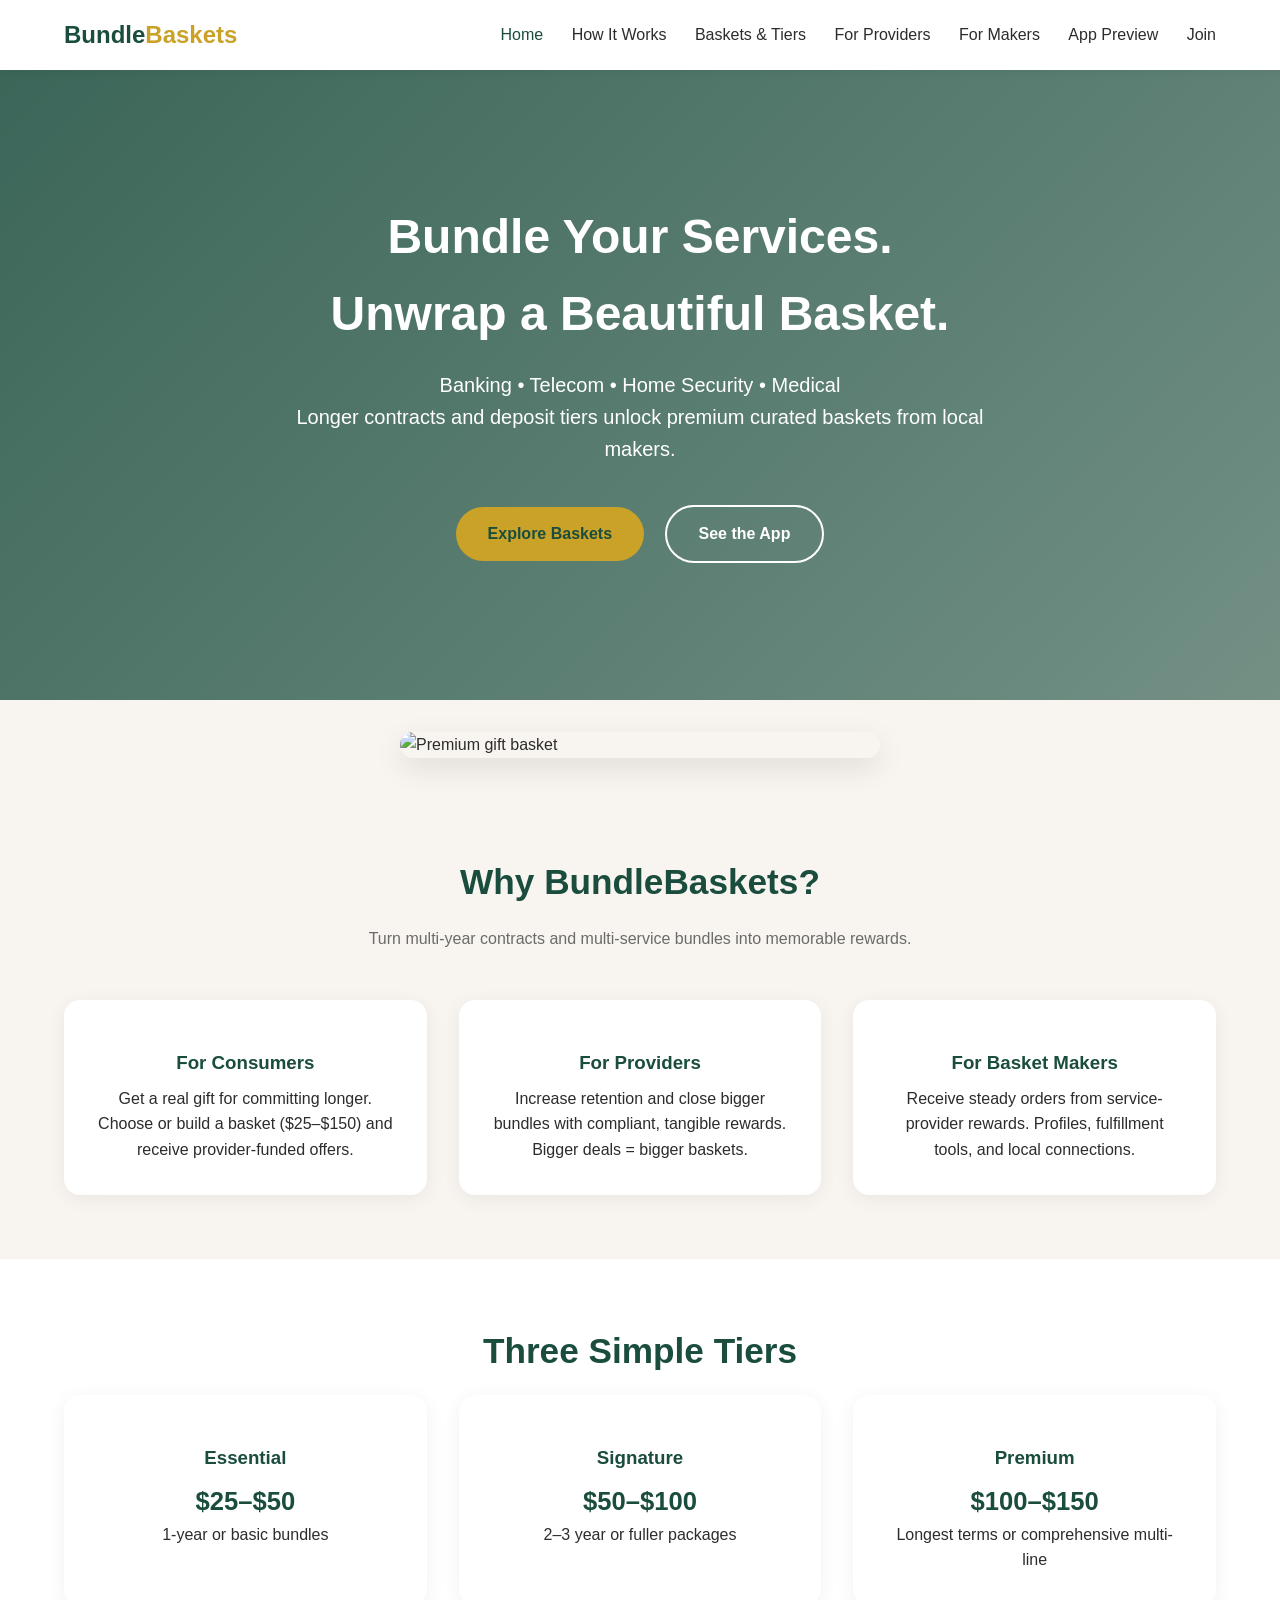
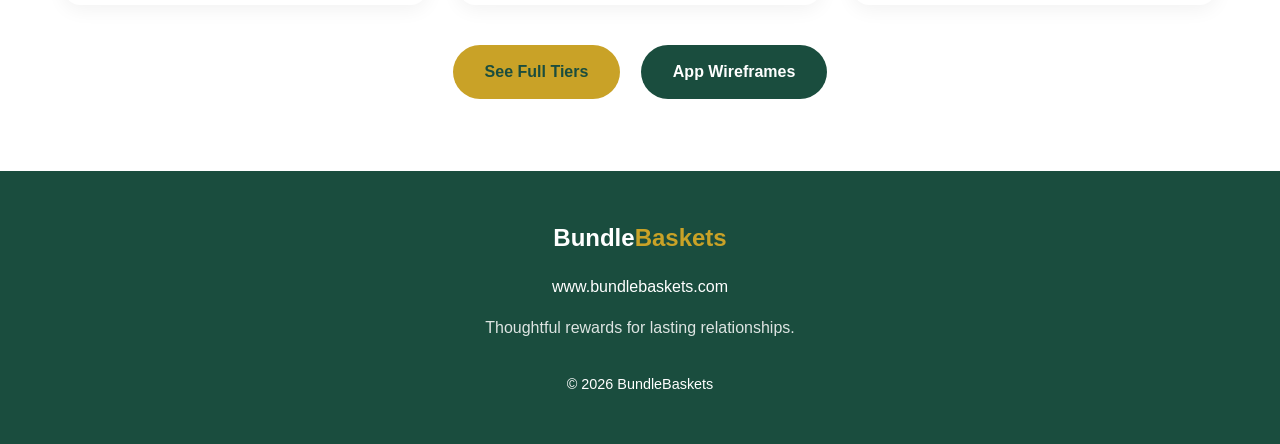
==== index.html @ c7d49d1e "Initial commit: multi-page BundleBaskets site (banking/telecom/medical focus, insurance removed) + a" ====
<!DOCTYPE html>
<html lang="en">
<head>
<meta charset="UTF-8">
<meta name="viewport" content="width=device-width, initial-scale=1.0">
<title>BundleBaskets.com — Bundle Services, Receive Beautiful Baskets</title>
<link rel="stylesheet" href="styles.css">
</head>
<body>
<header>
  <a href="index.html" class="logo">Bundle<span>Baskets</span></a>
  <nav>
    <a href="index.html" class="active">Home</a>
    <a href="how-it-works.html">How It Works</a>
    <a href="baskets.html">Baskets & Tiers</a>
    <a href="for-providers.html">For Providers</a>
    <a href="for-makers.html">For Makers</a>
    <a href="app.html">App Preview</a>
    <a href="contact.html">Join</a>
  </nav>
</header>

<section class="hero">
  <h1>Bundle Your Services.<br>Unwrap a Beautiful Basket.</h1>
  <p>Banking • Telecom • Home Security • Medical<br>Longer contracts and deposit tiers unlock premium curated baskets from local makers.</p>
  <div>
    <a href="baskets.html" class="btn btn-primary">Explore Baskets</a>
    <a href="app.html" class="btn btn-secondary">See the App</a>
  </div>
</section>

<img src="imagine_images/uAgNR.jpg" alt="Premium gift basket" class="basket-img">

<section>
  <h2>Why BundleBaskets?</h2>
  <p class="subtitle">Turn multi-year contracts and multi-service bundles into memorable rewards.</p>
  <div class="grid">
    <div class="card">
      <h3>For Consumers</h3>
      <p>Get a real gift for committing longer. Choose or build a basket ($25–$150) and receive provider-funded offers.</p>
    </div>
    <div class="card">
      <h3>For Providers</h3>
      <p>Increase retention and close bigger bundles with compliant, tangible rewards. Bigger deals = bigger baskets.</p>
    </div>
    <div class="card">
      <h3>For Basket Makers</h3>
      <p>Receive steady orders from service-provider rewards. Profiles, fulfillment tools, and local connections.</p>
    </div>
  </div>
</section>

<section style="background:white;">
  <h2>Three Simple Tiers</h2>
  <div class="grid">
    <div class="card"><h3>Essential</h3><p style="font-size:1.6rem;color:var(--green);font-weight:700;">$25–$50</p><p>1-year or basic bundles</p></div>
    <div class="card"><h3>Signature</h3><p style="font-size:1.6rem;color:var(--green);font-weight:700;">$50–$100</p><p>2–3 year or fuller packages</p></div>
    <div class="card"><h3>Premium</h3><p style="font-size:1.6rem;color:var(--green);font-weight:700;">$100–$150</p><p>Longest terms or comprehensive multi-line</p></div>
  </div>
  <div style="text-align:center;margin-top:2rem;">
    <a href="baskets.html" class="btn btn-primary">See Full Tiers</a>
    <a href="app.html" class="btn" style="background:var(--green);color:white;">App Wireframes</a>
  </div>
</section>

<footer>
  <div class="logo" style="color:white;">Bundle<span>Baskets</span></div>
  <p style="margin:1rem 0;">www.bundlebaskets.com</p>
  <p style="opacity:0.85;">Thoughtful rewards for lasting relationships.</p>
  <p style="margin-top:2rem;font-size:0.9rem;">© 2026 BundleBaskets</p>
</footer>
</body>
</html>
---- styles.css ----
/* BundleBaskets shared styles */
:root {
  --green: #1a4d3e;
  --green-light: #2d6a4f;
  --gold: #c9a227;
  --cream: #f8f4ef;
  --warm: #e8d5c4;
  --text: #2c2c2c;
  --muted: #6b6b6b;
}
* { box-sizing: border-box; margin: 0; padding: 0; }
body {
  font-family: -apple-system, BlinkMacSystemFont, 'Segoe UI', Roboto, sans-serif;
  color: var(--text);
  background: var(--cream);
  line-height: 1.6;
}
header {
  background: white;
  padding: 1rem 5%;
  display: flex;
  justify-content: space-between;
  align-items: center;
  box-shadow: 0 2px 10px rgba(0,0,0,0.05);
  position: sticky;
  top: 0;
  z-index: 100;
}
.logo { font-size: 1.5rem; font-weight: 700; color: var(--green); text-decoration: none; }
.logo span { color: var(--gold); }
nav a { margin-left: 1.5rem; text-decoration: none; color: var(--text); font-weight: 500; }
nav a:hover, nav a.active { color: var(--green); }
.hero {
  background: linear-gradient(135deg, rgba(26,77,62,0.85), rgba(26,77,62,0.6)), url('imagine_images/Jx0Qc.jpg') center/cover;
  color: white;
  padding: 6rem 5%;
  text-align: center;
  min-height: 70vh;
  display: flex;
  flex-direction: column;
  justify-content: center;
  align-items: center;
}
.hero h1 { font-size: 3rem; font-weight: 700; margin-bottom: 1rem; max-width: 900px; }
.hero p { font-size: 1.25rem; max-width: 700px; margin-bottom: 2rem; }
.btn {
  display: inline-block;
  padding: 0.9rem 2rem;
  border-radius: 50px;
  text-decoration: none;
  font-weight: 600;
  margin: 0.5rem;
  transition: transform 0.2s;
}
.btn-primary { background: var(--gold); color: var(--green); }
.btn-secondary { background: transparent; border: 2px solid white; color: white; }
.btn:hover { transform: translateY(-2px); }
section { padding: 4rem 5%; }
h2 { font-size: 2.2rem; color: var(--green); text-align: center; margin-bottom: 1rem; }
.subtitle { text-align: center; color: var(--muted); max-width: 700px; margin: 0 auto 3rem; }
.grid {
  display: grid;
  grid-template-columns: repeat(auto-fit, minmax(280px, 1fr));
  gap: 2rem;
  max-width: 1200px;
  margin: 0 auto;
}
.card {
  background: white;
  border-radius: 16px;
  padding: 2rem;
  box-shadow: 0 4px 20px rgba(0,0,0,0.06);
  text-align: center;
}
.card h3 { color: var(--green); margin: 1rem 0 0.5rem; }
.basket-img { width: 100%; max-width: 480px; border-radius: 16px; margin: 2rem auto; display: block; box-shadow: 0 10px 30px rgba(0,0,0,0.1); }
.note { background: #fff8e7; border-left: 4px solid var(--gold); padding: 1rem 1.5rem; margin: 2rem auto; max-width: 800px; border-radius: 8px; font-size: 0.95rem; }
footer { background: var(--green); color: white; text-align: center; padding: 3rem 5%; }
footer a { color: var(--gold); }
@media (max-width: 768px) {
  .hero h1 { font-size: 2.1rem; }
  nav { display: none; }
  .mobile-nav { display: block; }
}
.screen { max-width: 360px; margin: 1rem auto; border-radius: 24px; box-shadow: 0 10px 40px rgba(0,0,0,0.15); }
.screens-grid { display: flex; flex-wrap: wrap; justify-content: center; gap: 2rem; }
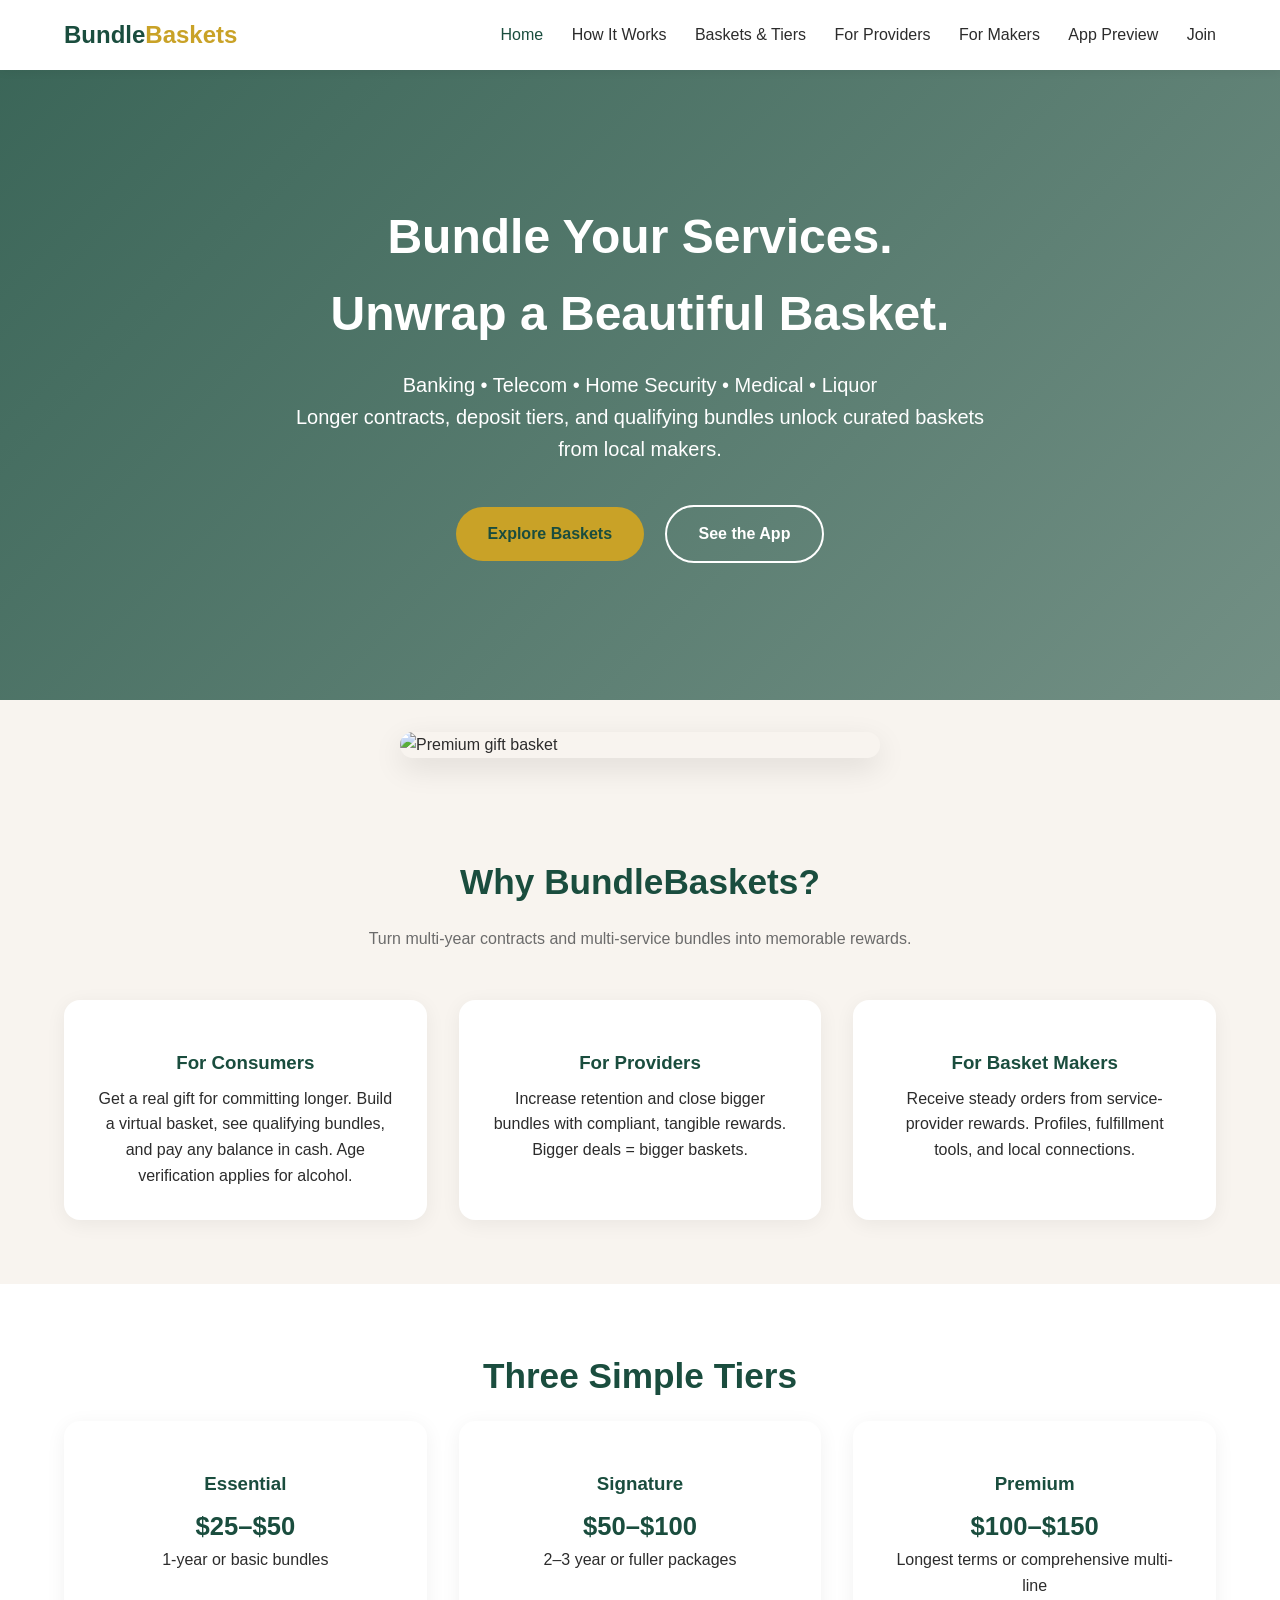
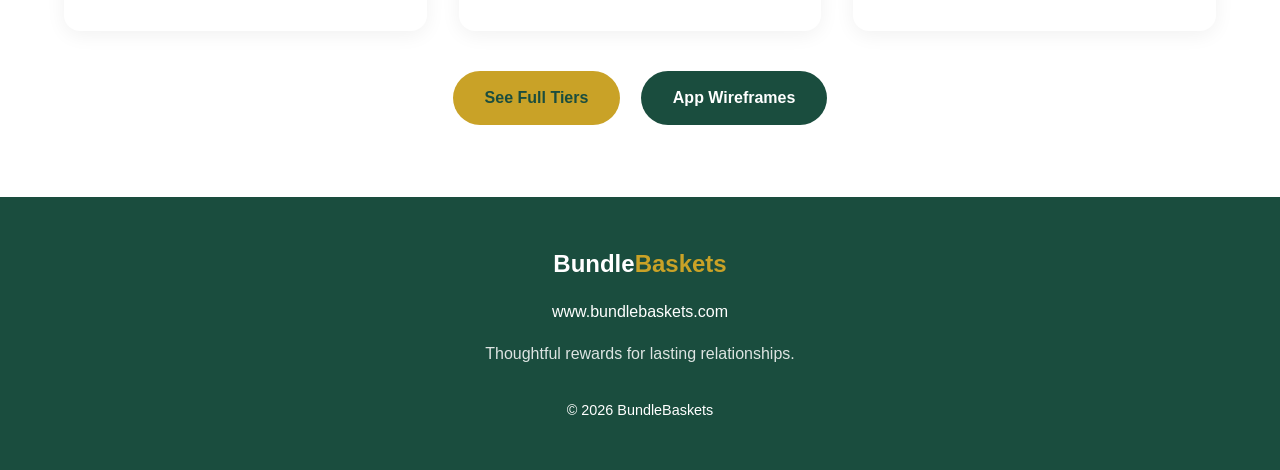
==== commit ceaa6ae7: "Add liquor stores & manufacturers: $19.95–$195 baskets, virtual basket builder with qualifying bundl" ====
--- a/index.html
+++ b/index.html
@@ -22,7 +22,7 @@
 
 <section class="hero">
   <h1>Bundle Your Services.<br>Unwrap a Beautiful Basket.</h1>
-  <p>Banking • Telecom • Home Security • Medical<br>Longer contracts and deposit tiers unlock premium curated baskets from local makers.</p>
+  <p>Banking • Telecom • Home Security • Medical • Liquor<br>Longer contracts, deposit tiers, and qualifying bundles unlock curated baskets from local makers.</p>
   <div>
     <a href="baskets.html" class="btn btn-primary">Explore Baskets</a>
     <a href="app.html" class="btn btn-secondary">See the App</a>
@@ -37,7 +37,7 @@
   <div class="grid">
     <div class="card">
       <h3>For Consumers</h3>
-      <p>Get a real gift for committing longer. Choose or build a basket ($25–$150) and receive provider-funded offers.</p>
+      <p>Get a real gift for committing longer. Build a virtual basket, see qualifying bundles, and pay any balance in cash. Age verification applies for alcohol.</p>
     </div>
     <div class="card">
       <h3>For Providers</h3>
